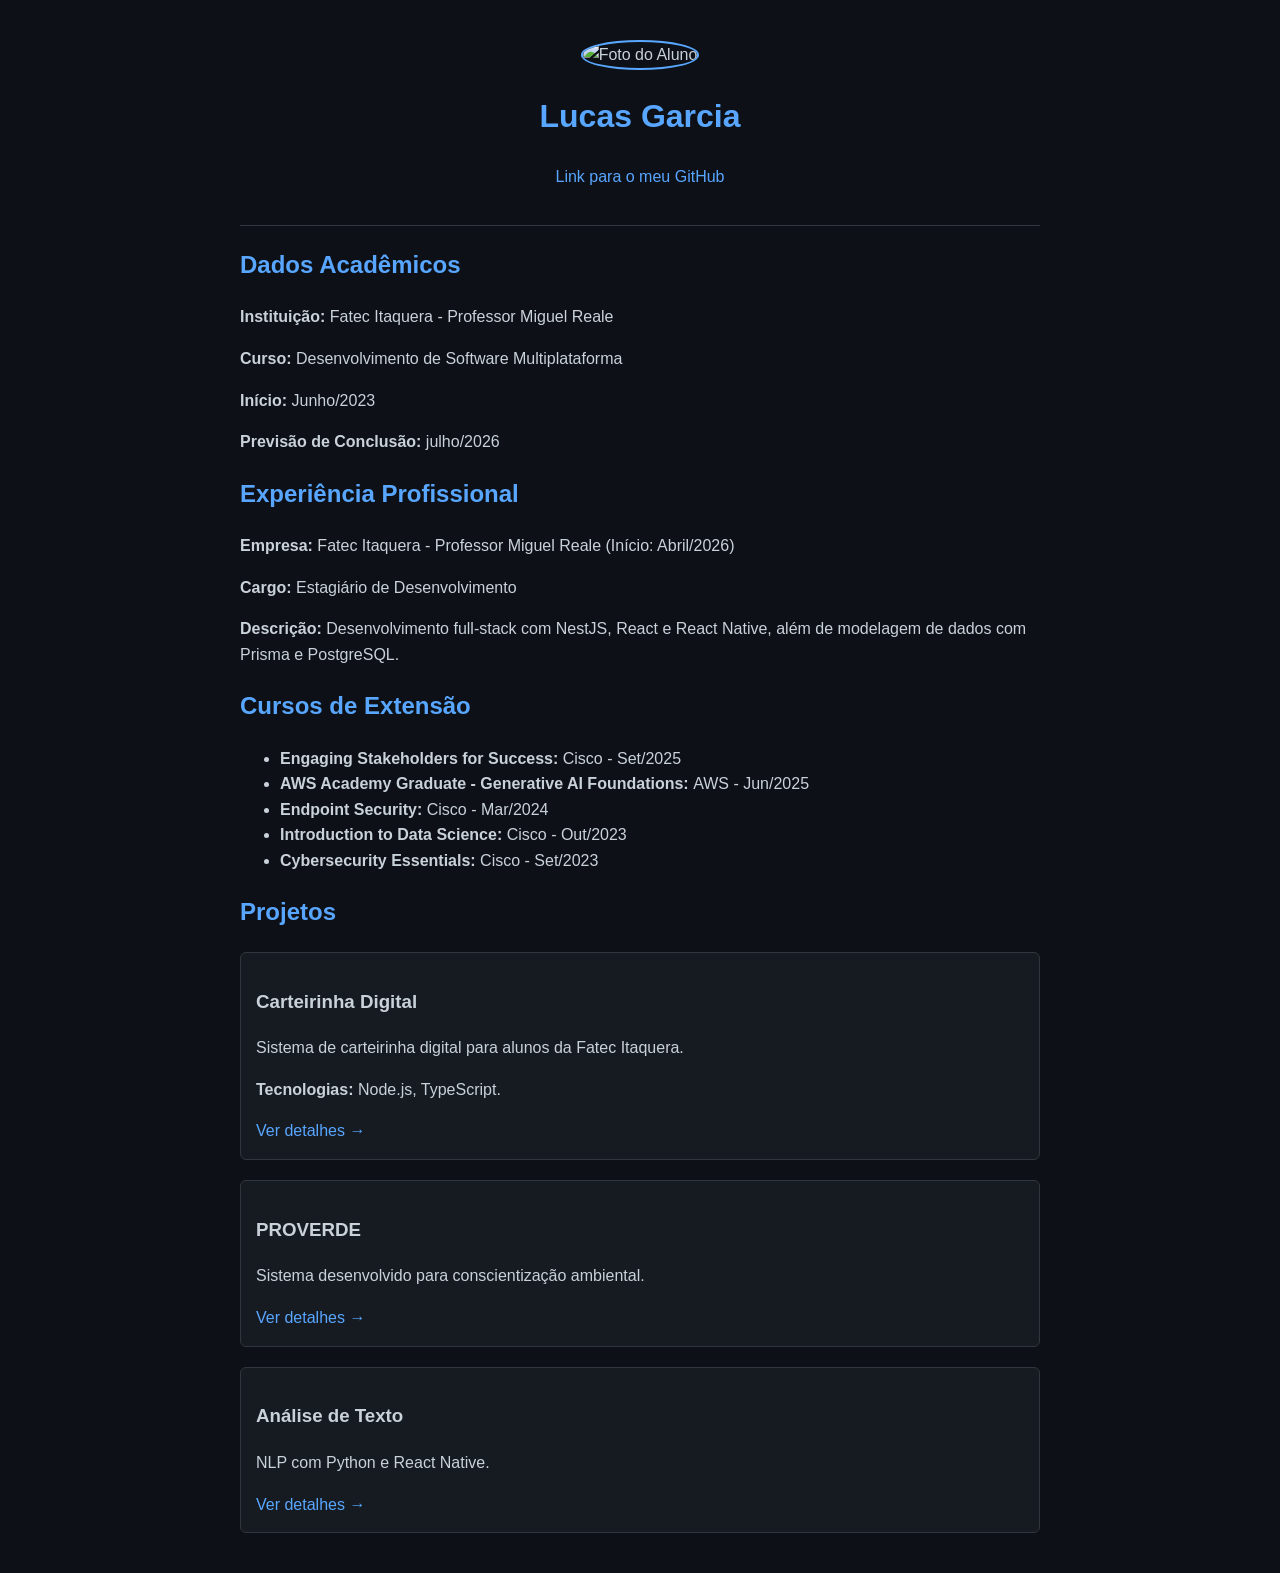
==== index.html @ a5bf2cb7 "Add Proverde project page, styles, and images" ====
<!DOCTYPE html>
<html lang="pt-br">
<head>
    <meta charset="UTF-8">
    <meta name="viewport" content="width=device-width, initial-scale=1.0">
    <title>Portfólio LDM - Lucas</title>

    <!-- LINK DO CSS -->
    <link rel="stylesheet" href="css/style.css">
</head>
<body>
    <div class="container">
        <header>
            <img src="https://github.com/LuscaGS.png" alt="Foto do Aluno" class="profile-img">
            <h1>Lucas Garcia</h1>
            <p><a href="https://github.com/LuscaGS" target="_blank">Link para o meu GitHub</a></p>
        </header>

        <section>
            <h2>Dados Acadêmicos</h2>
            <p><strong>Instituição:</strong> Fatec Itaquera - Professor Miguel Reale </p>
            <p><strong>Curso:</strong> Desenvolvimento de Software Multiplataforma </p>
            <p><strong>Início:</strong> Junho/2023</p>
            <p><strong>Previsão de Conclusão:</strong> julho/2026</p>
        </section>

        <section>
            <h2>Experiência Profissional</h2>
            <p><strong>Empresa:</strong> Fatec Itaquera - Professor Miguel Reale (Início: Abril/2026)</p>
            <p><strong>Cargo:</strong> Estagiário de Desenvolvimento</p>
            <p><strong>Descrição:</strong> Desenvolvimento full-stack com NestJS, React e React Native, além de modelagem de dados com Prisma e PostgreSQL.</p>
        </section>

        <section>
            <h2>Cursos de Extensão</h2>
            <ul>
                <li><strong>Engaging Stakeholders for Success: </strong> Cisco - Set/2025</li>
                <li><strong>AWS Academy Graduate - Generative AI Foundations: </strong> AWS - Jun/2025</li>
                <li><strong>Endpoint Security: </strong> Cisco - Mar/2024</li>
                <li><strong>Introduction to Data Science: </strong> Cisco - Out/2023</li>
                <li><strong>Cybersecurity Essentials: </strong> Cisco - Set/2023</li>
            </ul>
        </section>

        <section>
            <h2>Projetos</h2>
            <div class="card-container">
                <div class="card">
                    <h3>Carteirinha Digital</h3>
                    <p>Sistema de carteirinha digital para alunos da Fatec Itaquera.</p>
                    <p><strong>Tecnologias:</strong> Node.js, TypeScript.</p>
                    <a href="https://github.com/Carteirinha-Digital-Fatec-Itaquera">Ver detalhes →</a>
                </div>

                <div class="card">
                    <h3>PROVERDE</h3>
                    <p>Sistema desenvolvido para conscientização ambiental.</p>
                    <a href="proverde.html">Ver detalhes →</a>
                </div>

                <div class="card">
                    <h3>Análise de Texto</h3>
                    <p>NLP com Python e React Native.</p>
                    <a href="#">Ver detalhes →</a>
                </div>
            </div>
        </section>
    </div>
</body>
</html>
---- css/style.css ----
/* IDENTIDADE VISUAL (Requisito 1 e 10) */
body {
    background-color: #0d1117; /* Dark mode inspirado no GitHub */
    color: #c9d1d9;
    font-family: -apple-system, BlinkMacSystemFont, "Segoe UI", Helvetica, Arial, sans-serif;
    line-height: 1.6;
    margin: 0;
    padding: 40px;
}

.container { 
    max-width: 800px; 
    margin: auto; 
}

header { 
    text-align: center; 
    border-bottom: 1px solid #30363d; 
    padding-bottom: 20px; 
}

.profile-img { 
    width: 150px; 
    border-radius: 50%; 
    border: 2px solid #58a6ff; 
}

h1, h2 { 
    color: #58a6ff; 
}

.card-container { 
    display: grid; 
    grid-template-columns: 1fr; 
    gap: 20px; 
    margin-top: 20px; 
}

.card { 
    background: #161b22; 
    border: 1px solid #30363d; 
    padding: 15px; 
    border-radius: 6px;
    transition: 0.3s;
}

.card:hover { 
    border-color: #8b949e; 
}

a { 
    color: #58a6ff; 
    text-decoration: none; 
}

a:hover { 
    text-decoration: underline; 
}

.actions {
    display: flex;
    justify-content: center;
    gap: 15px;
    margin-top: 30px;
}

.btn {
    background-color: #58a6ff;
    color: white;
    padding: 10px 15px;
    border-radius: 6px;
    border: 1px solid #000000;
    text-decoration: none;
    transition: 0.3s;
}

.btn:hover {
    background-color: #000000;
}
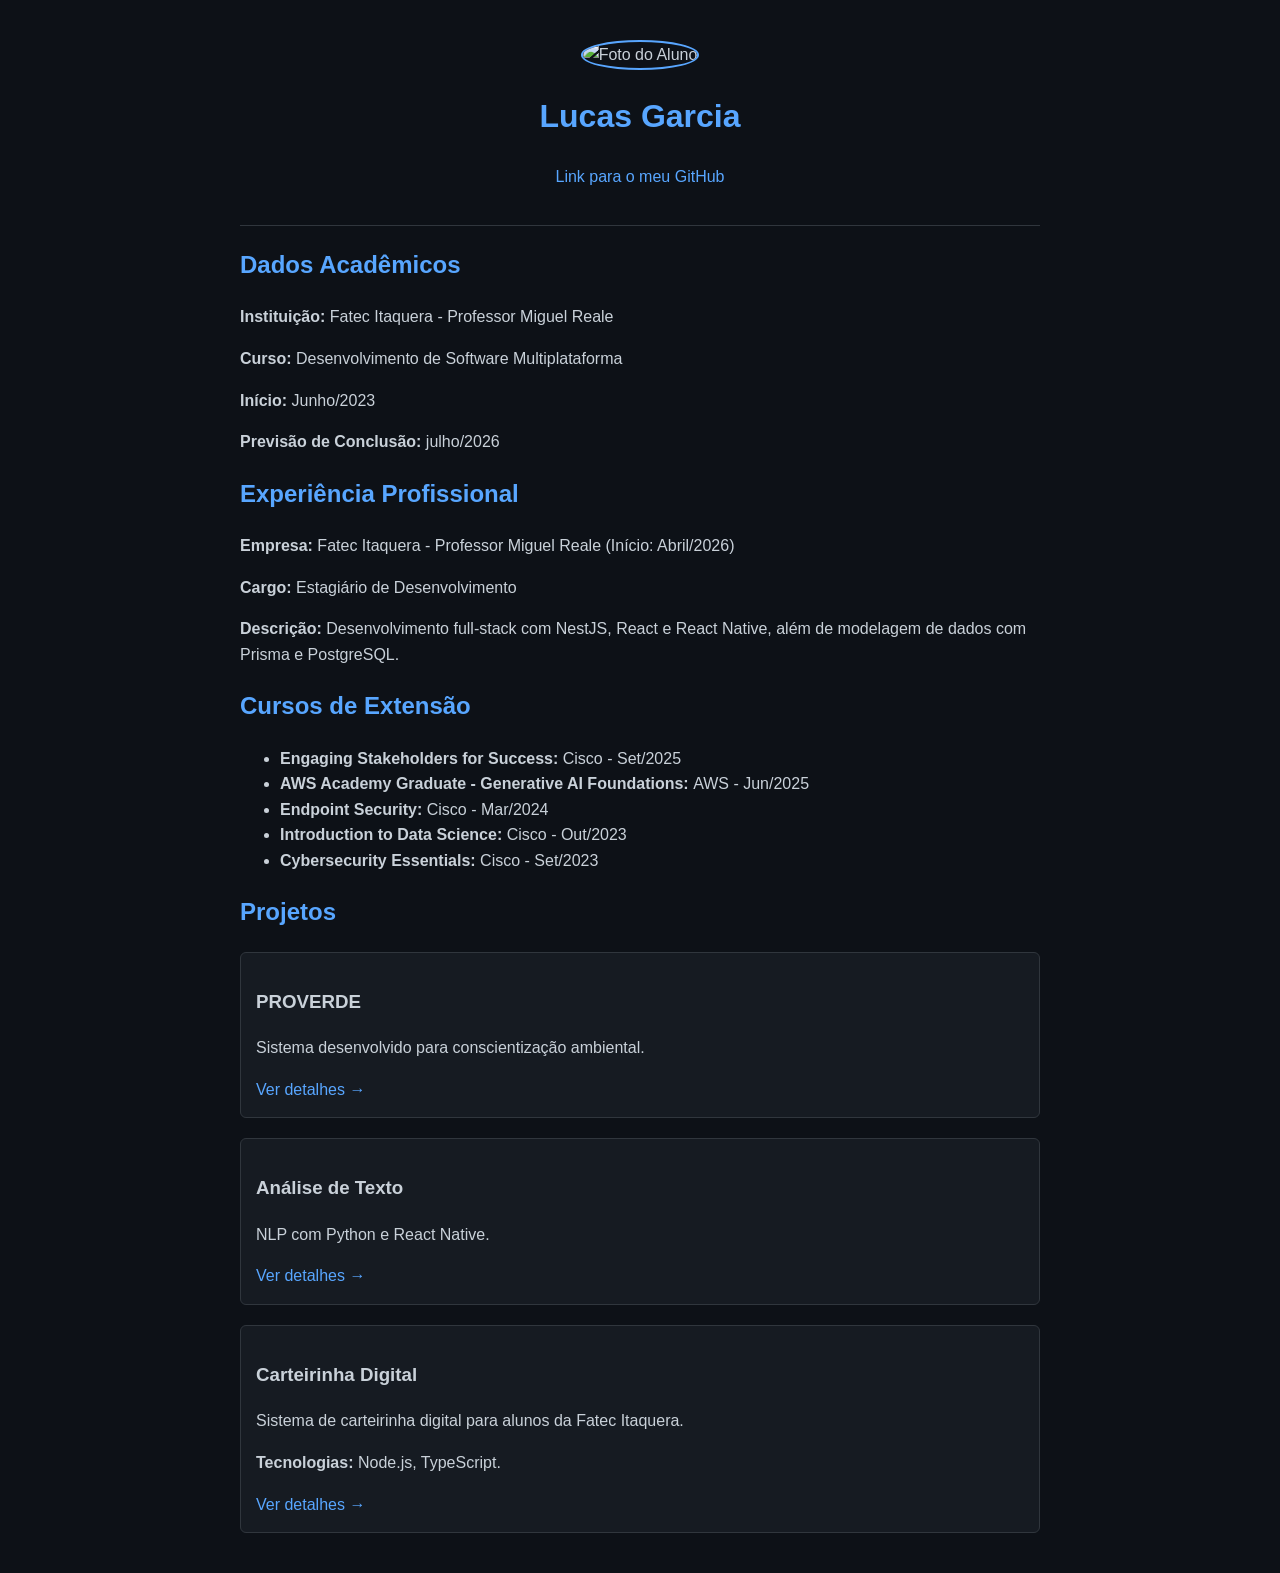
==== commit 7b8f28b5: "Fix HTML formatting and structure" ====
--- a/index.html
+++ b/index.html
@@ -45,13 +45,7 @@
         <section>
             <h2>Projetos</h2>
             <div class="card-container">
-                <div class="card">
-                    <h3>Carteirinha Digital</h3>
-                    <p>Sistema de carteirinha digital para alunos da Fatec Itaquera.</p>
-                    <p><strong>Tecnologias:</strong> Node.js, TypeScript.</p>
-                    <a href="https://github.com/Carteirinha-Digital-Fatec-Itaquera">Ver detalhes →</a>
-                </div>
-
+                
                 <div class="card">
                     <h3>PROVERDE</h3>
                     <p>Sistema desenvolvido para conscientização ambiental.</p>
@@ -63,8 +57,16 @@
                     <p>NLP com Python e React Native.</p>
                     <a href="#">Ver detalhes →</a>
                 </div>
+
+                <div class="card">
+                    <h3>Carteirinha Digital</h3>
+                    <p>Sistema de carteirinha digital para alunos da Fatec Itaquera.</p>
+                    <p><strong>Tecnologias:</strong> Node.js, TypeScript.</p>
+                    <a href="https://github.com/Carteirinha-Digital-Fatec-Itaquera">Ver detalhes →</a>
+                </div>
+                
             </div>
         </section>
     </div>
 </body>
-</html>+</html>
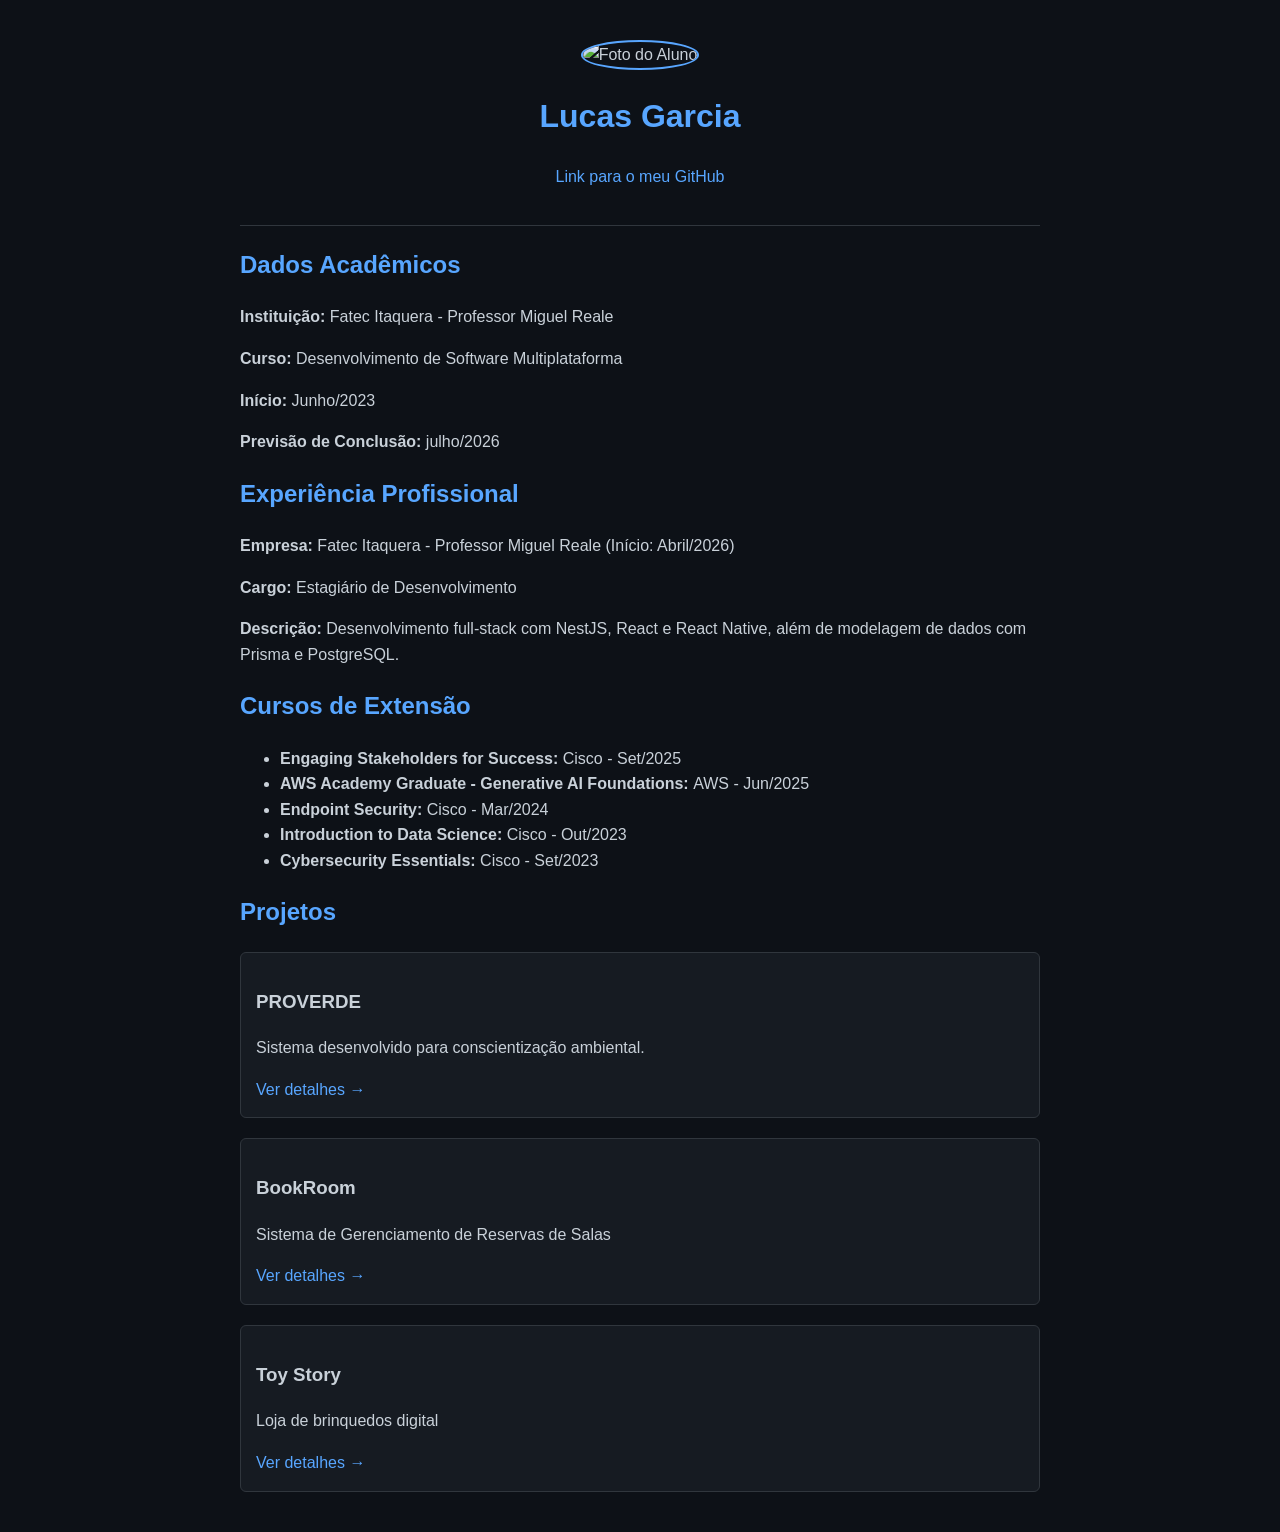
==== commit 1440e699: "feat: atualizações no projeto" ====
--- a/index.html
+++ b/index.html
@@ -53,16 +53,15 @@
                 </div>
 
                 <div class="card">
-                    <h3>Análise de Texto</h3>
-                    <p>NLP com Python e React Native.</p>
-                    <a href="#">Ver detalhes →</a>
+                    <h3>BookRoom</h3>
+                    <p>Sistema de Gerenciamento de Reservas de Salas</p>
+                    <a href="bookroom.html">Ver detalhes →</a>
                 </div>
 
                 <div class="card">
-                    <h3>Carteirinha Digital</h3>
-                    <p>Sistema de carteirinha digital para alunos da Fatec Itaquera.</p>
-                    <p><strong>Tecnologias:</strong> Node.js, TypeScript.</p>
-                    <a href="https://github.com/Carteirinha-Digital-Fatec-Itaquera">Ver detalhes →</a>
+                    <h3>Toy Story</h3>
+                    <p>Loja de brinquedos digital</p>
+                    <a href="lojabrinquedo.html">Ver detalhes →</a>
                 </div>
                 
             </div>
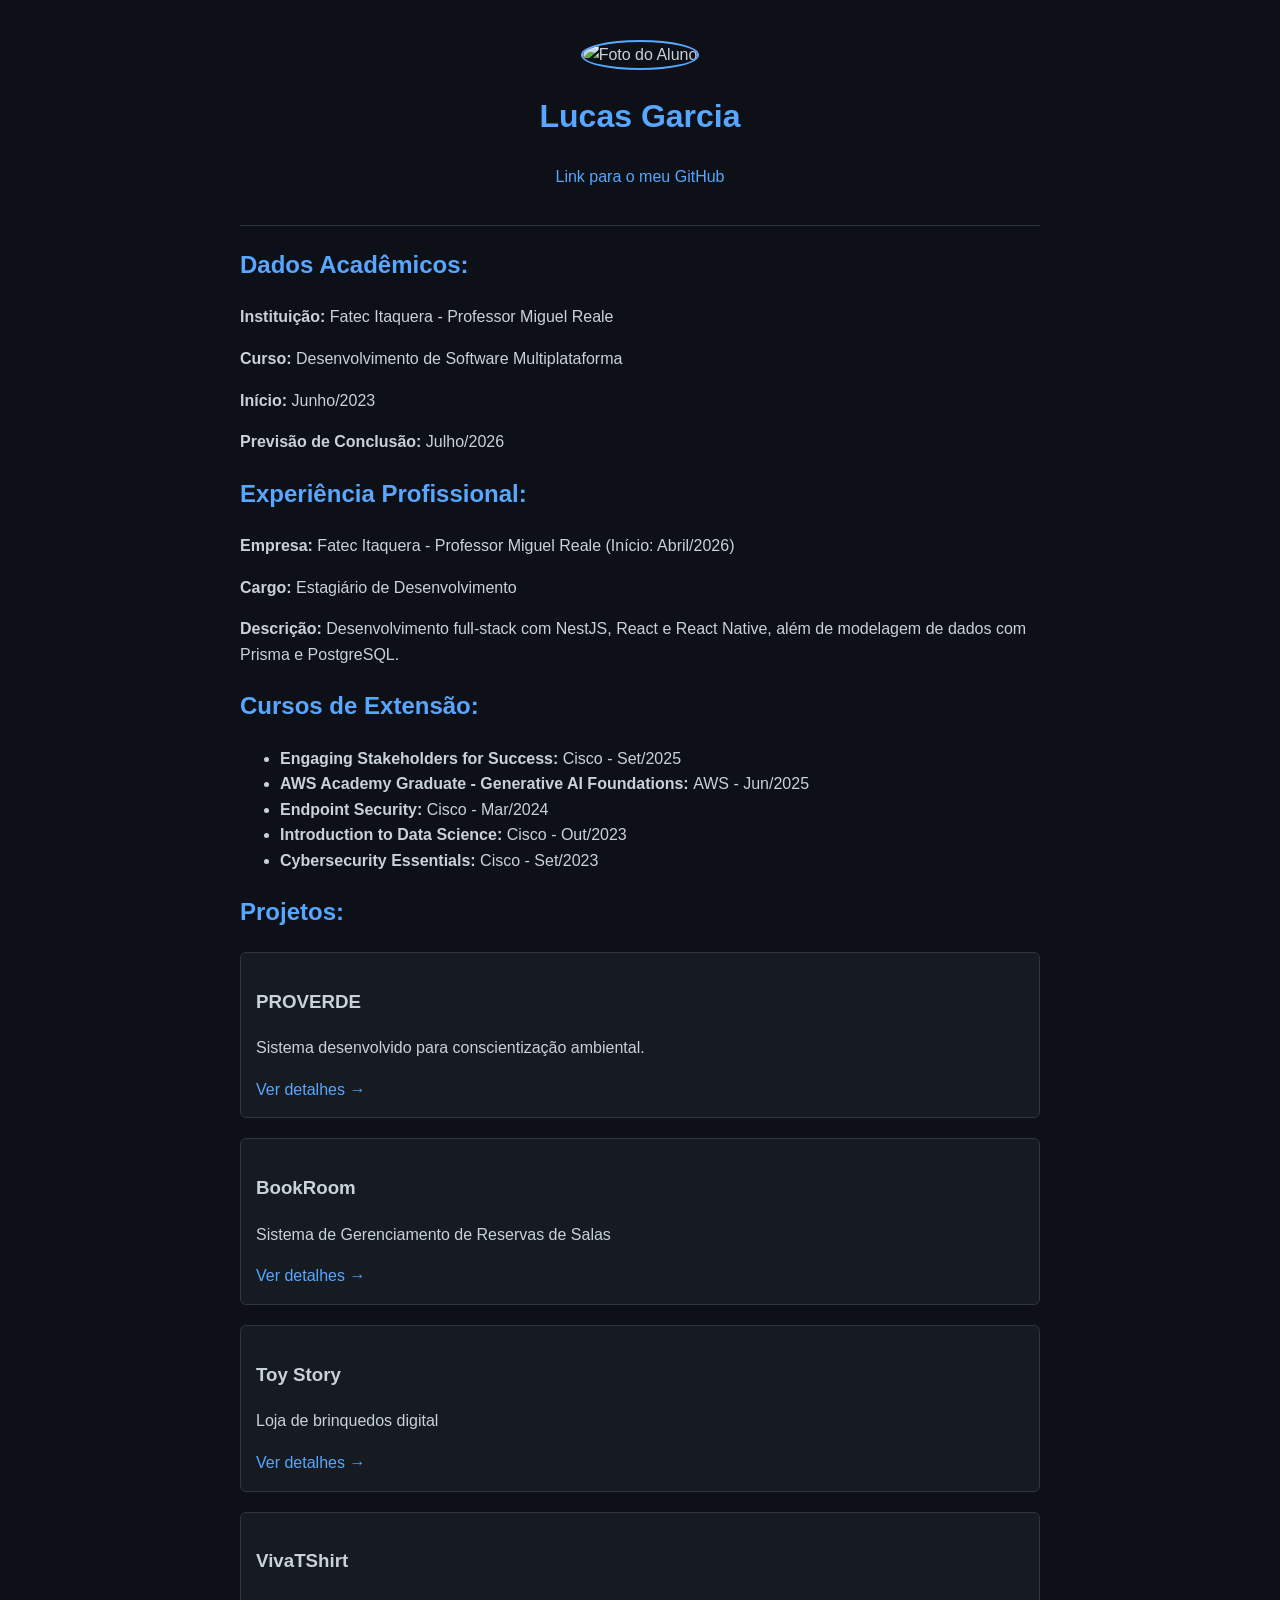
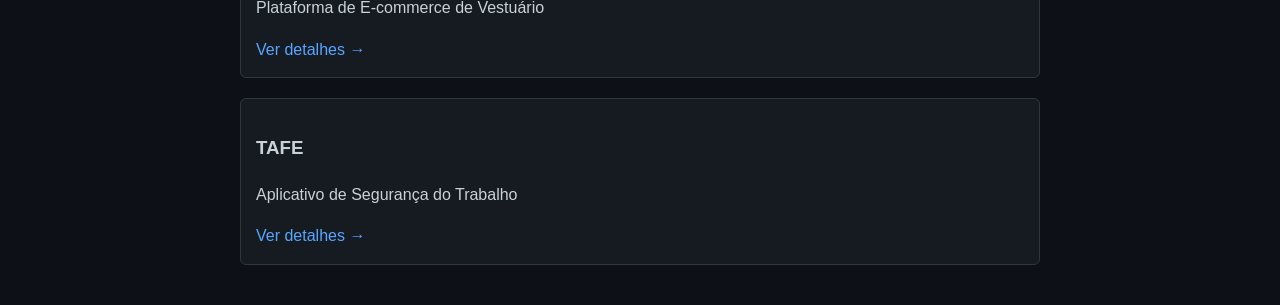
==== commit 05baa8b4: "Adiciona páginas TAFE e VivaTShirt com imagens e atualiza index" ====
--- a/index.html
+++ b/index.html
@@ -3,7 +3,7 @@
 <head>
     <meta charset="UTF-8">
     <meta name="viewport" content="width=device-width, initial-scale=1.0">
-    <title>Portfólio LDM - Lucas</title>
+    <title>Portfólio DSM - Lucas</title>
 
     <!-- LINK DO CSS -->
     <link rel="stylesheet" href="css/style.css">
@@ -17,22 +17,22 @@
         </header>
 
         <section>
-            <h2>Dados Acadêmicos</h2>
+            <h2>Dados Acadêmicos:</h2>
             <p><strong>Instituição:</strong> Fatec Itaquera - Professor Miguel Reale </p>
             <p><strong>Curso:</strong> Desenvolvimento de Software Multiplataforma </p>
             <p><strong>Início:</strong> Junho/2023</p>
-            <p><strong>Previsão de Conclusão:</strong> julho/2026</p>
+            <p><strong>Previsão de Conclusão:</strong> Julho/2026</p>
         </section>
 
         <section>
-            <h2>Experiência Profissional</h2>
+            <h2>Experiência Profissional:</h2>
             <p><strong>Empresa:</strong> Fatec Itaquera - Professor Miguel Reale (Início: Abril/2026)</p>
             <p><strong>Cargo:</strong> Estagiário de Desenvolvimento</p>
             <p><strong>Descrição:</strong> Desenvolvimento full-stack com NestJS, React e React Native, além de modelagem de dados com Prisma e PostgreSQL.</p>
         </section>
 
         <section>
-            <h2>Cursos de Extensão</h2>
+            <h2>Cursos de Extensão:</h2>
             <ul>
                 <li><strong>Engaging Stakeholders for Success: </strong> Cisco - Set/2025</li>
                 <li><strong>AWS Academy Graduate - Generative AI Foundations: </strong> AWS - Jun/2025</li>
@@ -43,7 +43,7 @@
         </section>
 
         <section>
-            <h2>Projetos</h2>
+            <h2>Projetos:</h2>
             <div class="card-container">
                 
                 <div class="card">
@@ -63,7 +63,18 @@
                     <p>Loja de brinquedos digital</p>
                     <a href="lojabrinquedo.html">Ver detalhes →</a>
                 </div>
+
+                <div class="card">
+                    <h3>VivaTShirt</h3>
+                    <p>Plataforma de E-commerce de Vestuário</p>
+                    <a href="vivatshirt.html">Ver detalhes →</a>
+                </div>
                 
+                <div class="card">
+                    <h3>TAFE</h3>
+                    <p>Aplicativo de Segurança do Trabalho</p>
+                    <a href="tafe.html">Ver detalhes →</a>
+                </div>
             </div>
         </section>
     </div>
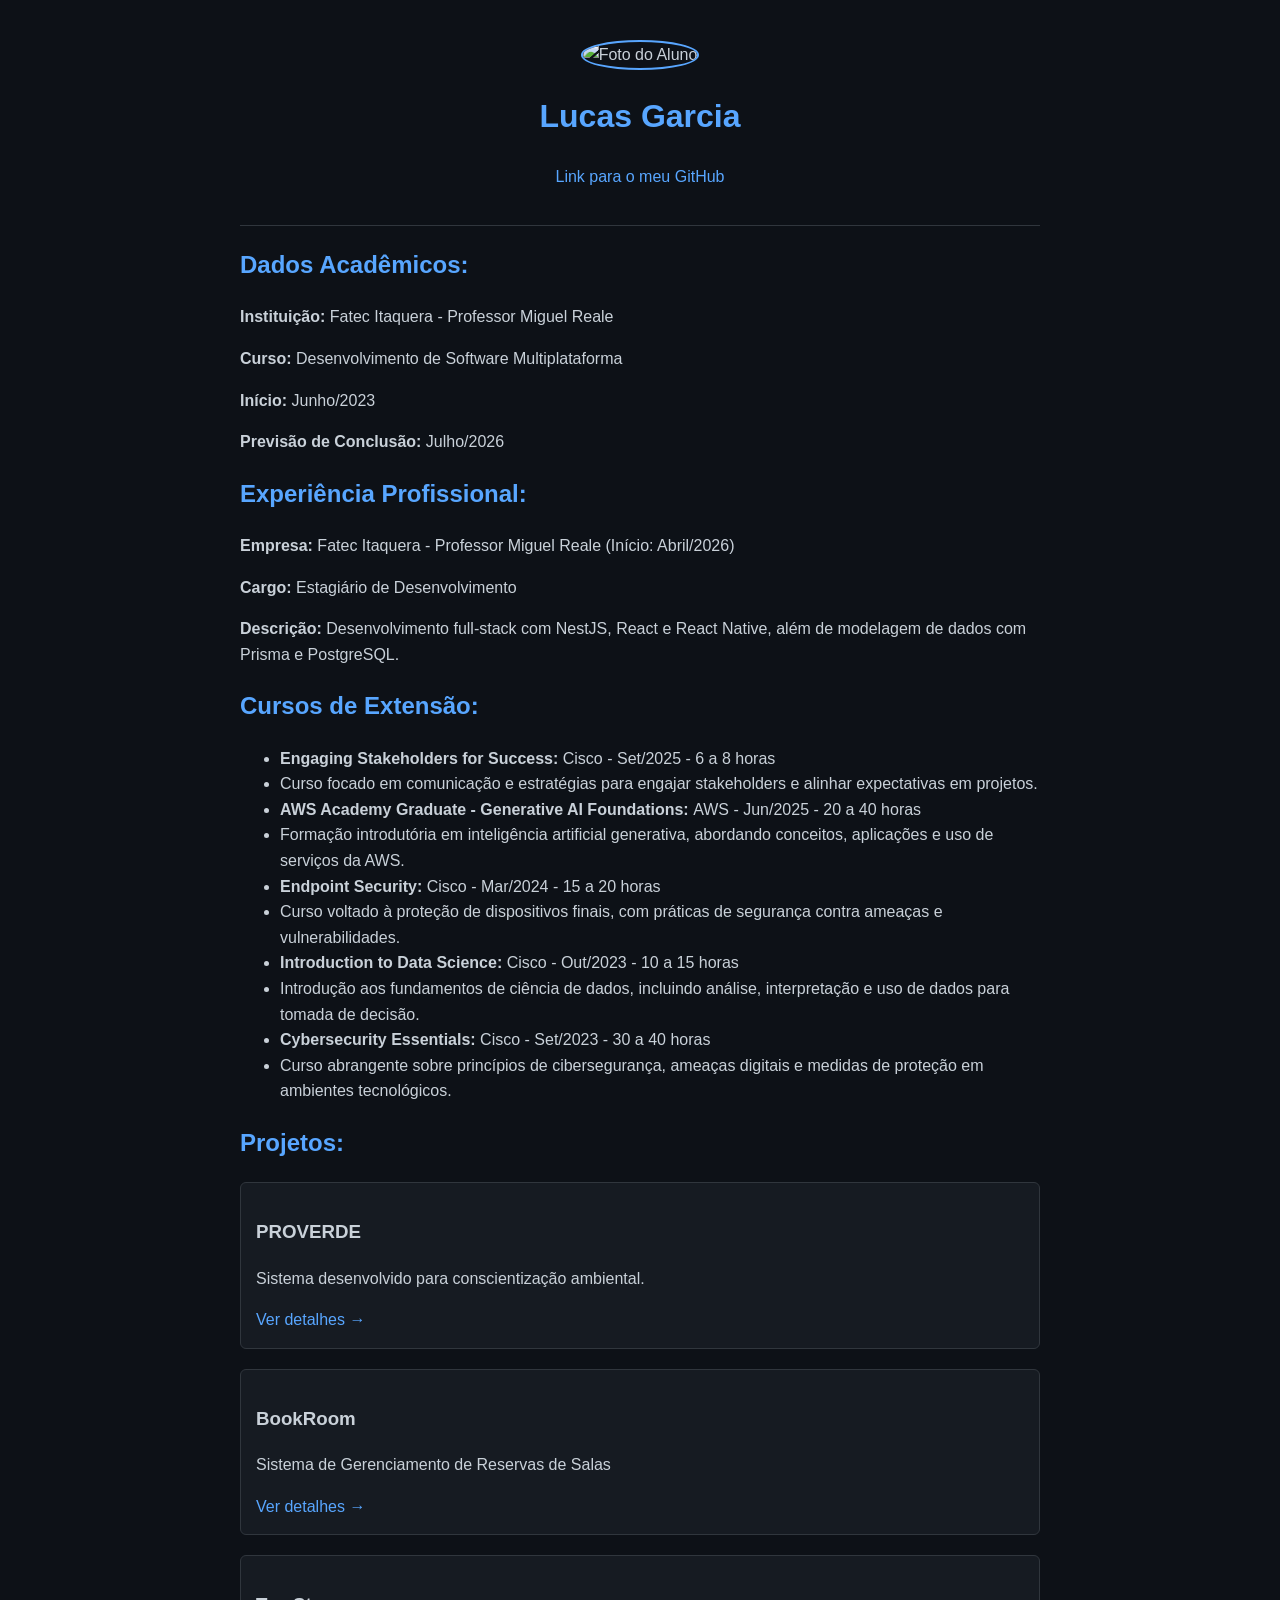
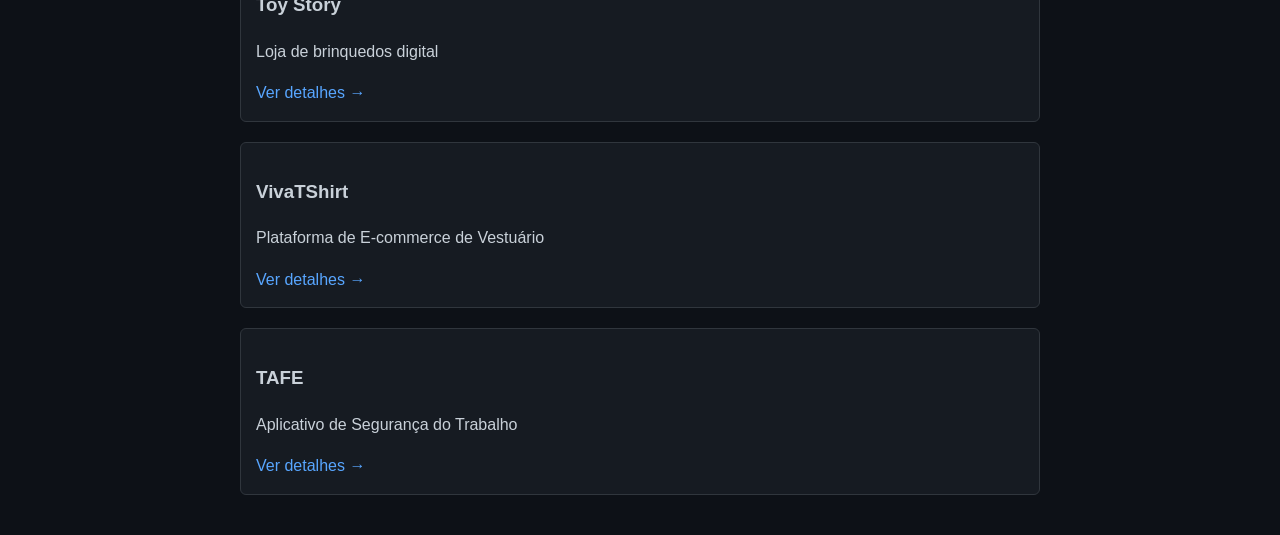
==== commit bf459786: "Enhance extension courses section with details Added descriptions and duration for extension courses" ====
--- a/index.html
+++ b/index.html
@@ -34,11 +34,16 @@
         <section>
             <h2>Cursos de Extensão:</h2>
             <ul>
-                <li><strong>Engaging Stakeholders for Success: </strong> Cisco - Set/2025</li>
-                <li><strong>AWS Academy Graduate - Generative AI Foundations: </strong> AWS - Jun/2025</li>
-                <li><strong>Endpoint Security: </strong> Cisco - Mar/2024</li>
-                <li><strong>Introduction to Data Science: </strong> Cisco - Out/2023</li>
-                <li><strong>Cybersecurity Essentials: </strong> Cisco - Set/2023</li>
+                <li><strong>Engaging Stakeholders for Success: </strong> Cisco - Set/2025 - 6 a 8 horas</li>
+                <li>Curso focado em comunicação e estratégias para engajar stakeholders e alinhar expectativas em projetos.</li>
+                <li><strong>AWS Academy Graduate - Generative AI Foundations: </strong> AWS - Jun/2025 - 20 a 40 horas</li>
+                <li>Formação introdutória em inteligência artificial generativa, abordando conceitos, aplicações e uso de serviços da AWS.</li>
+                <li><strong>Endpoint Security: </strong> Cisco - Mar/2024 - 15 a 20 horas</li>
+                <li>Curso voltado à proteção de dispositivos finais, com práticas de segurança contra ameaças e vulnerabilidades.</li>
+                <li><strong>Introduction to Data Science: </strong> Cisco - Out/2023 - 10 a 15 horas</li>
+                <li>Introdução aos fundamentos de ciência de dados, incluindo análise, interpretação e uso de dados para tomada de decisão.</li>
+                <li><strong>Cybersecurity Essentials: </strong> Cisco - Set/2023 - 30 a 40 horas</li>
+                <li>Curso abrangente sobre princípios de cibersegurança, ameaças digitais e medidas de proteção em ambientes tecnológicos.</li>
             </ul>
         </section>
 
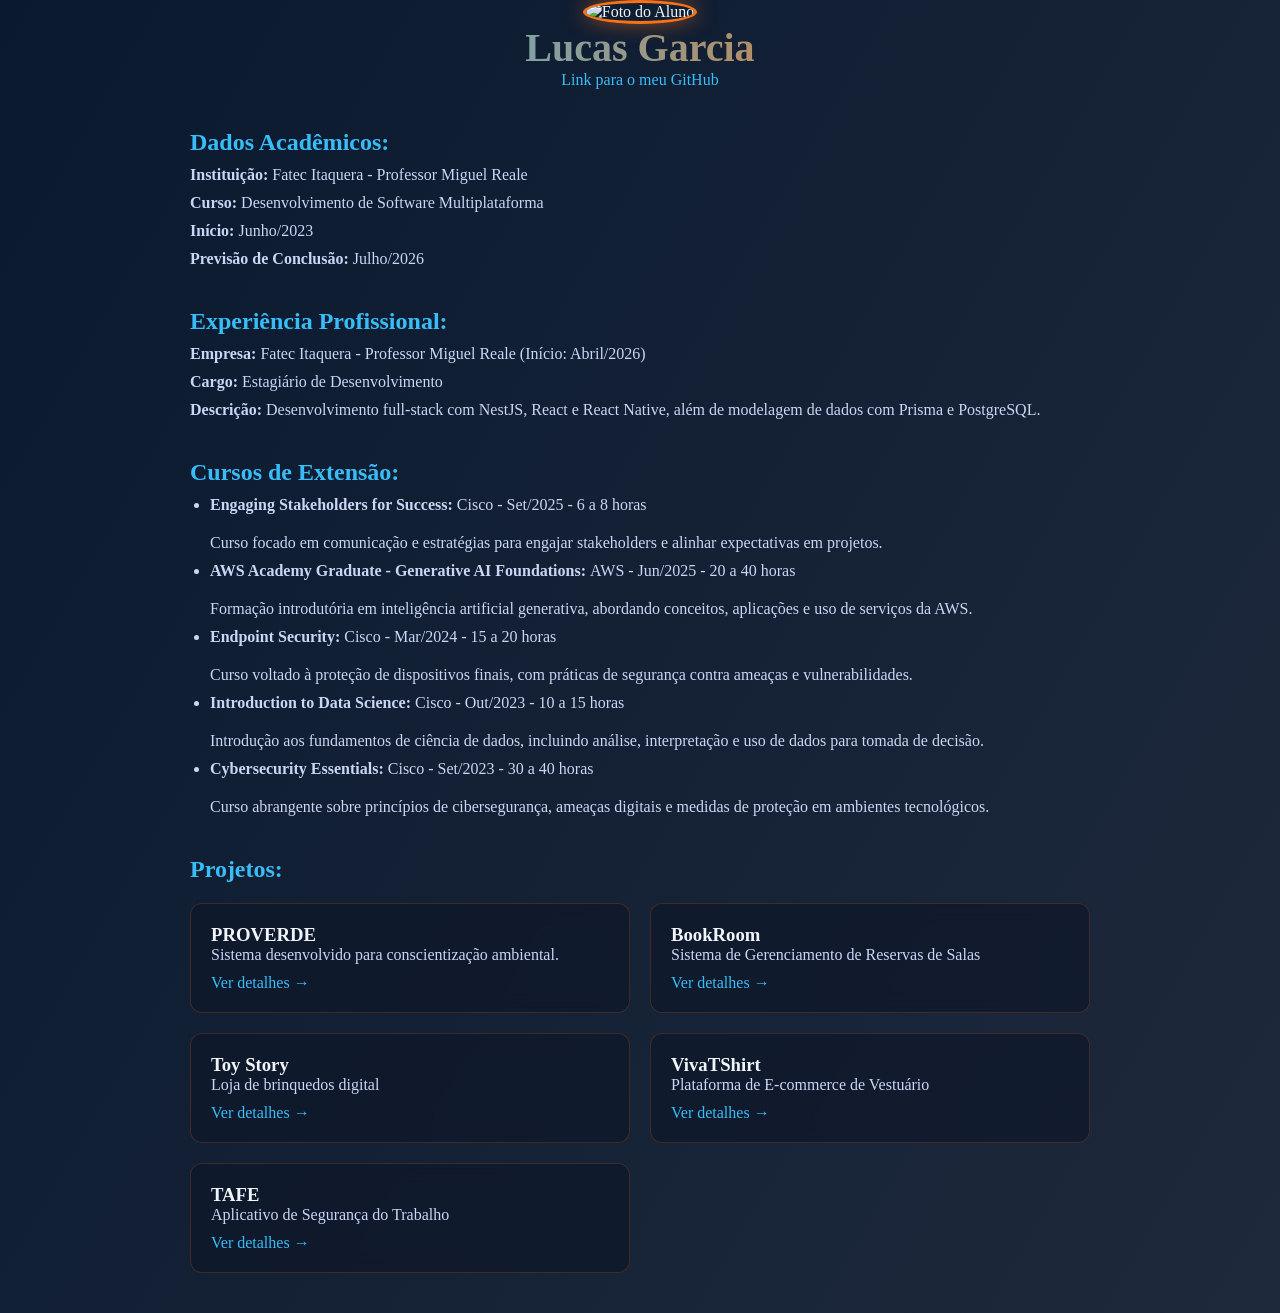
==== commit 61c1d485: "Alteração estilo css" ====
--- a/index.html
+++ b/index.html
@@ -35,15 +35,15 @@
             <h2>Cursos de Extensão:</h2>
             <ul>
                 <li><strong>Engaging Stakeholders for Success: </strong> Cisco - Set/2025 - 6 a 8 horas</li>
-                <li>Curso focado em comunicação e estratégias para engajar stakeholders e alinhar expectativas em projetos.</li>
+                <p>Curso focado em comunicação e estratégias para engajar stakeholders e alinhar expectativas em projetos.</p>
                 <li><strong>AWS Academy Graduate - Generative AI Foundations: </strong> AWS - Jun/2025 - 20 a 40 horas</li>
-                <li>Formação introdutória em inteligência artificial generativa, abordando conceitos, aplicações e uso de serviços da AWS.</li>
+                <p>Formação introdutória em inteligência artificial generativa, abordando conceitos, aplicações e uso de serviços da AWS.</p>
                 <li><strong>Endpoint Security: </strong> Cisco - Mar/2024 - 15 a 20 horas</li>
-                <li>Curso voltado à proteção de dispositivos finais, com práticas de segurança contra ameaças e vulnerabilidades.</li>
+                <p>Curso voltado à proteção de dispositivos finais, com práticas de segurança contra ameaças e vulnerabilidades.</p>
                 <li><strong>Introduction to Data Science: </strong> Cisco - Out/2023 - 10 a 15 horas</li>
-                <li>Introdução aos fundamentos de ciência de dados, incluindo análise, interpretação e uso de dados para tomada de decisão.</li>
+                <p>Introdução aos fundamentos de ciência de dados, incluindo análise, interpretação e uso de dados para tomada de decisão.</p>
                 <li><strong>Cybersecurity Essentials: </strong> Cisco - Set/2023 - 30 a 40 horas</li>
-                <li>Curso abrangente sobre princípios de cibersegurança, ameaças digitais e medidas de proteção em ambientes tecnológicos.</li>
+                <p>Curso abrangente sobre princípios de cibersegurança, ameaças digitais e medidas de proteção em ambientes tecnológicos.</p>
             </ul>
         </section>
 
--- a/css/style.css
+++ b/css/style.css
@@ -1,62 +1,87 @@
-/* IDENTIDADE VISUAL (Requisito 1 e 10) */
-body {
-    background-color: #0d1117; /* Dark mode inspirado no GitHub */
-    color: #c9d1d9;
-    font-family: -apple-system, BlinkMacSystemFont, "Segoe UI", Helvetica, Arial, sans-serif;
-    line-height: 1.6;
+/* RESET BASE */
+* {
     margin: 0;
-    padding: 40px;
+    padding: 0;
+    box-sizing: border-box;
 }
 
-.container { 
-    max-width: 800px; 
-    margin: auto; 
+/* FUNDO COM GRADIENTE AZUL PROFUNDO */
+body {
+    background: linear-gradient(120deg, #0a192f, #1e293b, #f97316);
+    background-size: 200% 200%;
+    color: #f1f5f9;
 }
 
-header { 
-    text-align: center; 
-    border-bottom: 1px solid #30363d; 
-    padding-bottom: 20px; 
+/* CONTAINER */
+.container {
+    max-width: 900px;
+    margin: auto;
 }
 
-.profile-img { 
-    width: 150px; 
-    border-radius: 50%; 
-    border: 2px solid #58a6ff; 
+/* HEADER */
+header {
+    text-align: center;
+    margin-bottom: 40px;
 }
 
-h1, h2 { 
-    color: #58a6ff; 
+/* FOTO COM GLOW LARANJA */
+.profile-img {
+    width: 150px;
+    border-radius: 50%;
+    border: 3px solid #f97316;
+    box-shadow: 0 0 20px rgba(249, 115, 22, 0.5);
 }
 
-.card-container { 
-    display: grid; 
-    grid-template-columns: 1fr; 
-    gap: 20px; 
-    margin-top: 20px; 
+/* TITULOS COM GRADIENTE */
+h1 {
+    font-size: 2.5rem;
+    background: linear-gradient(90deg, #38bdf8, #f97316);
+    -webkit-background-clip: text;
+    -webkit-text-fill-color: transparent;
 }
 
-.card { 
-    background: #161b22; 
-    border: 1px solid #30363d; 
-    padding: 15px; 
-    border-radius: 6px;
+h2 {
+    color: #38bdf8;
+    margin-bottom: 10px;
+}
+
+/* GRID DE CARDS */
+.card-container {
+    display: grid;
+    grid-template-columns: repeat(auto-fit, minmax(300px, 1fr));
+    gap: 20px;
+    margin-top: 20px;
+}
+
+/* CARD MODERNO */
+.card {
+    background: rgba(15, 23, 42, 0.7);
+    border: 1px solid rgba(249, 115, 22, 0.2);
+    padding: 20px;
+    border-radius: 12px;
+    backdrop-filter: blur(10px);
     transition: 0.3s;
 }
 
-.card:hover { 
-    border-color: #8b949e; 
+/* HOVER COM GLOW LARANJA */
+.card:hover {
+    transform: translateY(-5px);
+    border-color: #f97316;
+    box-shadow: 0 0 15px rgba(249, 115, 22, 0.4);
 }
 
-a { 
-    color: #58a6ff; 
-    text-decoration: none; 
+/* LINKS */
+a {
+    color: #38bdf8;
+    text-decoration: none;
 }
 
-a:hover { 
-    text-decoration: underline; 
+a:hover {
+    color: #f97316;
+    text-decoration: underline;
 }
 
+/* BOTÕES */
 .actions {
     display: flex;
     justify-content: center;
@@ -65,15 +90,42 @@
 }
 
 .btn {
-    background-color: #58a6ff;
-    color: white;
-    padding: 10px 15px;
-    border-radius: 6px;
-    border: 1px solid #000000;
-    text-decoration: none;
+    background: linear-gradient(90deg, #38bdf8, #f97316);
+    color: #020617;
+    padding: 12px 18px;
+    border-radius: 8px;
+    font-weight: bold;
+    border: none;
     transition: 0.3s;
 }
 
+/* HOVER BOTÃO */
 .btn:hover {
-    background-color: #000000;
+    transform: scale(1.05);
+    box-shadow: 0 0 12px rgba(249, 115, 22, 0.6);
+}
+
+/* ESPAÇAMENTO ENTRE SEÇÕES */
+section {
+    margin-bottom: 40px;
+}
+
+/* TEXTOS */
+p {
+    margin-bottom: 10px;
+    color: #cbd5f5;
+}
+
+ul {
+    margin-top: 10px;
+    padding-left: 20px;
+}
+
+li {
+    margin-bottom: 8px;
+    color: #cbd5f5;
+}
+
+li {
+    margin-bottom: 20px;
 }
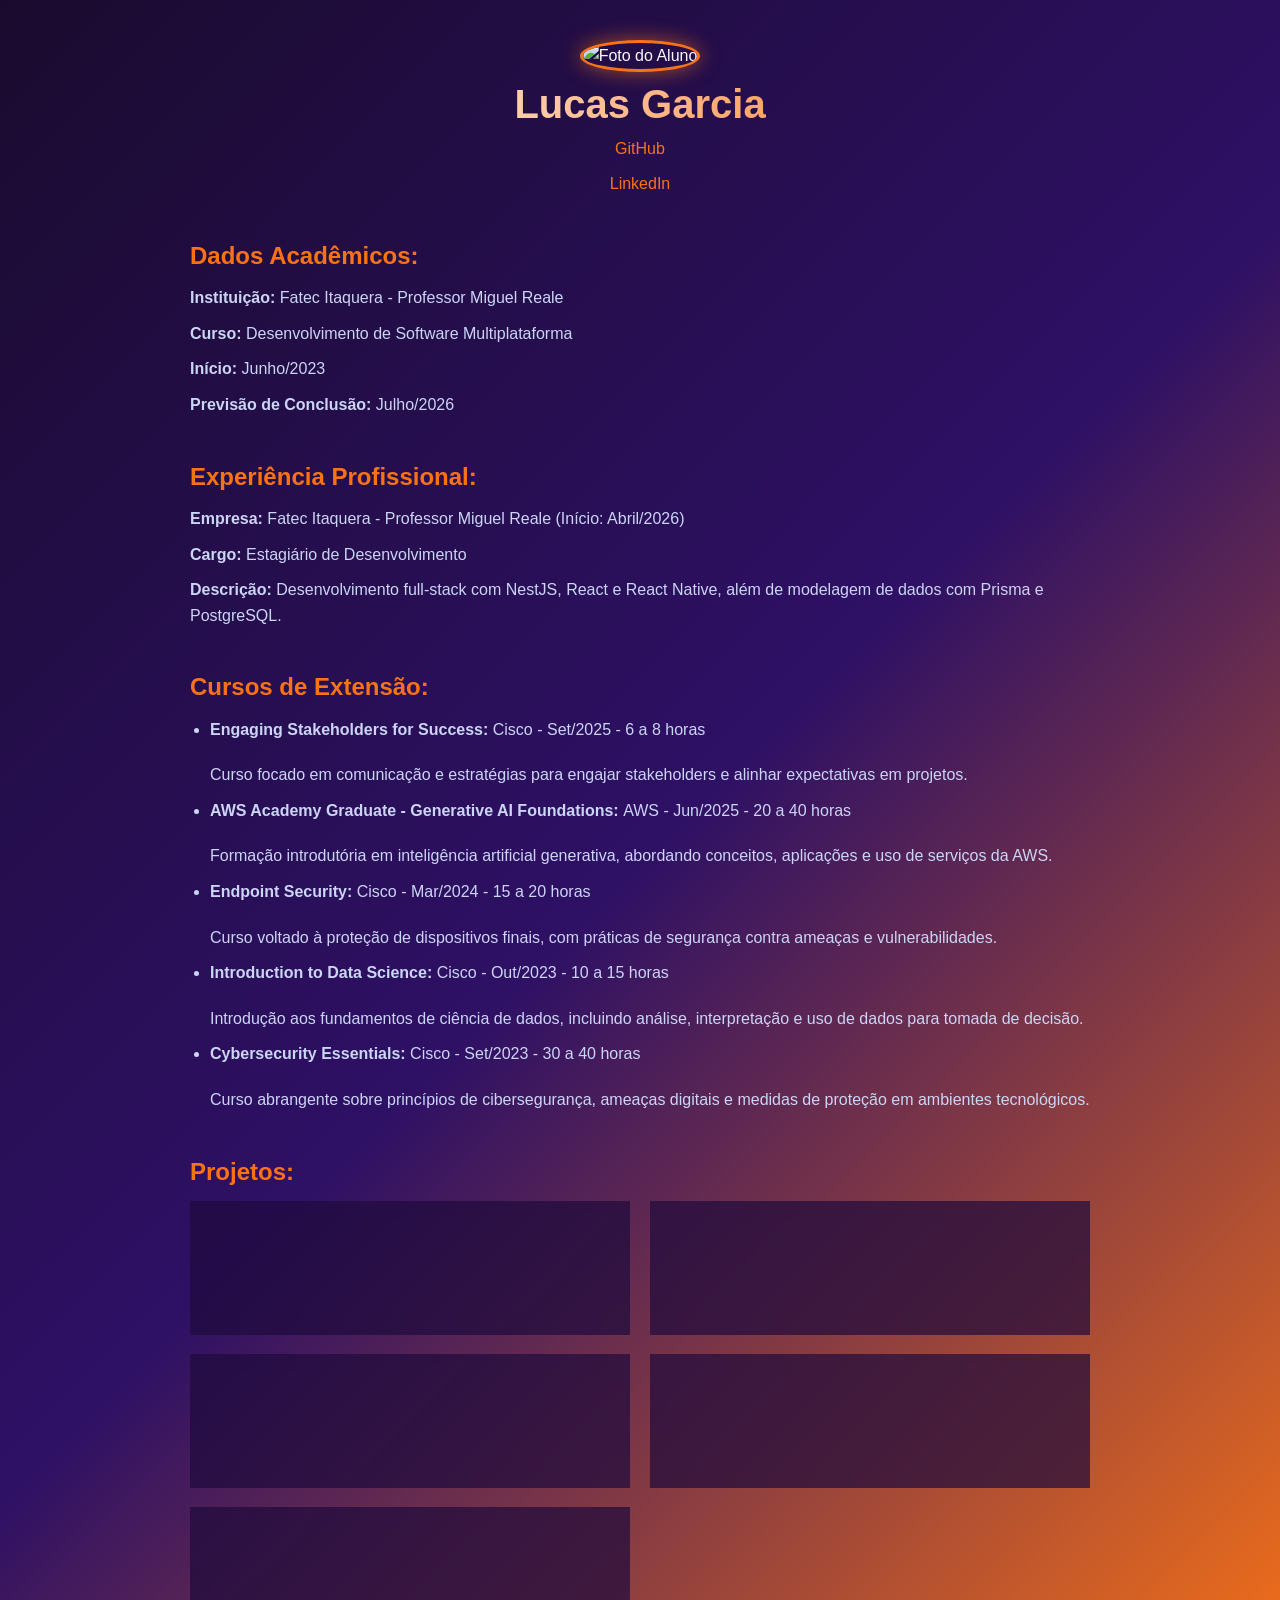
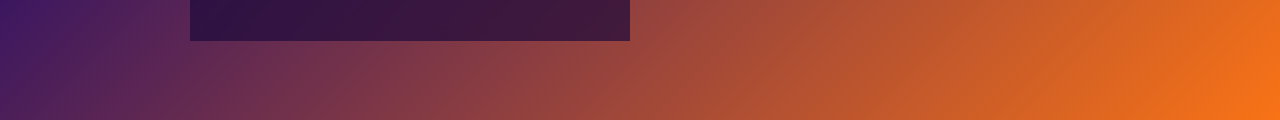
==== commit 179f320c: "feat: atualiza páginas do portfólio e estilos gerais" ====
--- a/index.html
+++ b/index.html
@@ -13,7 +13,8 @@
         <header>
             <img src="https://github.com/LuscaGS.png" alt="Foto do Aluno" class="profile-img">
             <h1>Lucas Garcia</h1>
-            <p><a href="https://github.com/LuscaGS" target="_blank">Link para o meu GitHub</a></p>
+            <p><a href="https://github.com/LuscaGS" target="_blank">GitHub</a></p>
+            <p><a href="https://www.linkedin.com/in/lucas-garcia-lima/" target="_blank">LinkedIn</a></p>
         </header>
 
         <section>
--- a/css/style.css
+++ b/css/style.css
@@ -1,15 +1,17 @@
-/* RESET BASE */
+/* RESET */
 * {
     margin: 0;
     padding: 0;
     box-sizing: border-box;
 }
 
-/* FUNDO COM GRADIENTE AZUL PROFUNDO */
+/* FUNDO */
 body {
-    background: linear-gradient(120deg, #0a192f, #1e293b, #f97316);
-    background-size: 200% 200%;
-    color: #f1f5f9;
+    background: linear-gradient(135deg, #1a0b2e, #2e1065, #f97316);
+    color: #f8fafc;
+    font-family: "Poppins", sans-serif;
+    line-height: 1.6;
+    padding: 40px;
 }
 
 /* CONTAINER */
@@ -24,61 +26,67 @@
     margin-bottom: 40px;
 }
 
-/* FOTO COM GLOW LARANJA */
+/* FOTO */
 .profile-img {
     width: 150px;
     border-radius: 50%;
     border: 3px solid #f97316;
-    box-shadow: 0 0 20px rgba(249, 115, 22, 0.5);
+    box-shadow: 0 0 20px rgba(249, 115, 22, 0.6);
 }
 
-/* TITULOS COM GRADIENTE */
+/* TITULO */
 h1 {
     font-size: 2.5rem;
-    background: linear-gradient(90deg, #38bdf8, #f97316);
+    background: linear-gradient(90deg, #ffffff, #f97316);
     -webkit-background-clip: text;
     -webkit-text-fill-color: transparent;
 }
 
 h2 {
-    color: #38bdf8;
+    color: #f97316;
     margin-bottom: 10px;
 }
 
-/* GRID DE CARDS */
+/* CARDS */
 .card-container {
     display: grid;
     grid-template-columns: repeat(auto-fit, minmax(300px, 1fr));
     gap: 20px;
-    margin-top: 20px;
 }
 
-/* CARD MODERNO */
+/* CARD */
 .card {
-    background: rgba(15, 23, 42, 0.7);
-    border: 1px solid rgba(249, 115, 22, 0.2);
+    background: rgba(30, 10, 60, 0.7);
+    border: 1px solid rgba(249, 115, 22, 0.3);
     padding: 20px;
     border-radius: 12px;
-    backdrop-filter: blur(10px);
+    backdrop-filter: blur(8px);
     transition: 0.3s;
 }
 
-/* HOVER COM GLOW LARANJA */
 .card:hover {
     transform: translateY(-5px);
-    border-color: #f97316;
-    box-shadow: 0 0 15px rgba(249, 115, 22, 0.4);
+    box-shadow: 0 0 15px rgba(249, 115, 22, 0.5);
+}
+
+/* TEXTOS */
+p {
+    margin-bottom: 10px;
+    color: #e2e8f0;
+}
+
+li {
+    margin-bottom: 8px;
 }
 
 /* LINKS */
 a {
-    color: #38bdf8;
+    color: #f97316;
     text-decoration: none;
 }
 
 a:hover {
-    color: #f97316;
-    text-decoration: underline;
+    color: #c084fc;
 }
 
 /* BOTÕES */
@@ -90,8 +98,8 @@
 }
 
 .btn {
-    background: linear-gradient(90deg, #38bdf8, #f97316);
-    color: #020617;
+    background: linear-gradient(90deg, #f97316, #a855f7);
+    color: #fff;
     padding: 12px 18px;
     border-radius: 8px;
     font-weight: bold;
@@ -99,17 +107,15 @@
     transition: 0.3s;
 }
 
-/* HOVER BOTÃO */
 .btn:hover {
     transform: scale(1.05);
-    box-shadow: 0 0 12px rgba(249, 115, 22, 0.6);
+    box-shadow: 0 0 12px rgba(249, 115, 22, 0.7);
 }
 
-/* ESPAÇAMENTO ENTRE SEÇÕES */
+/* ESPAÇO ENTRE SEÇÕES */
 section {
     margin-bottom: 40px;
 }
-
 /* TEXTOS */
 p {
     margin-bottom: 10px;
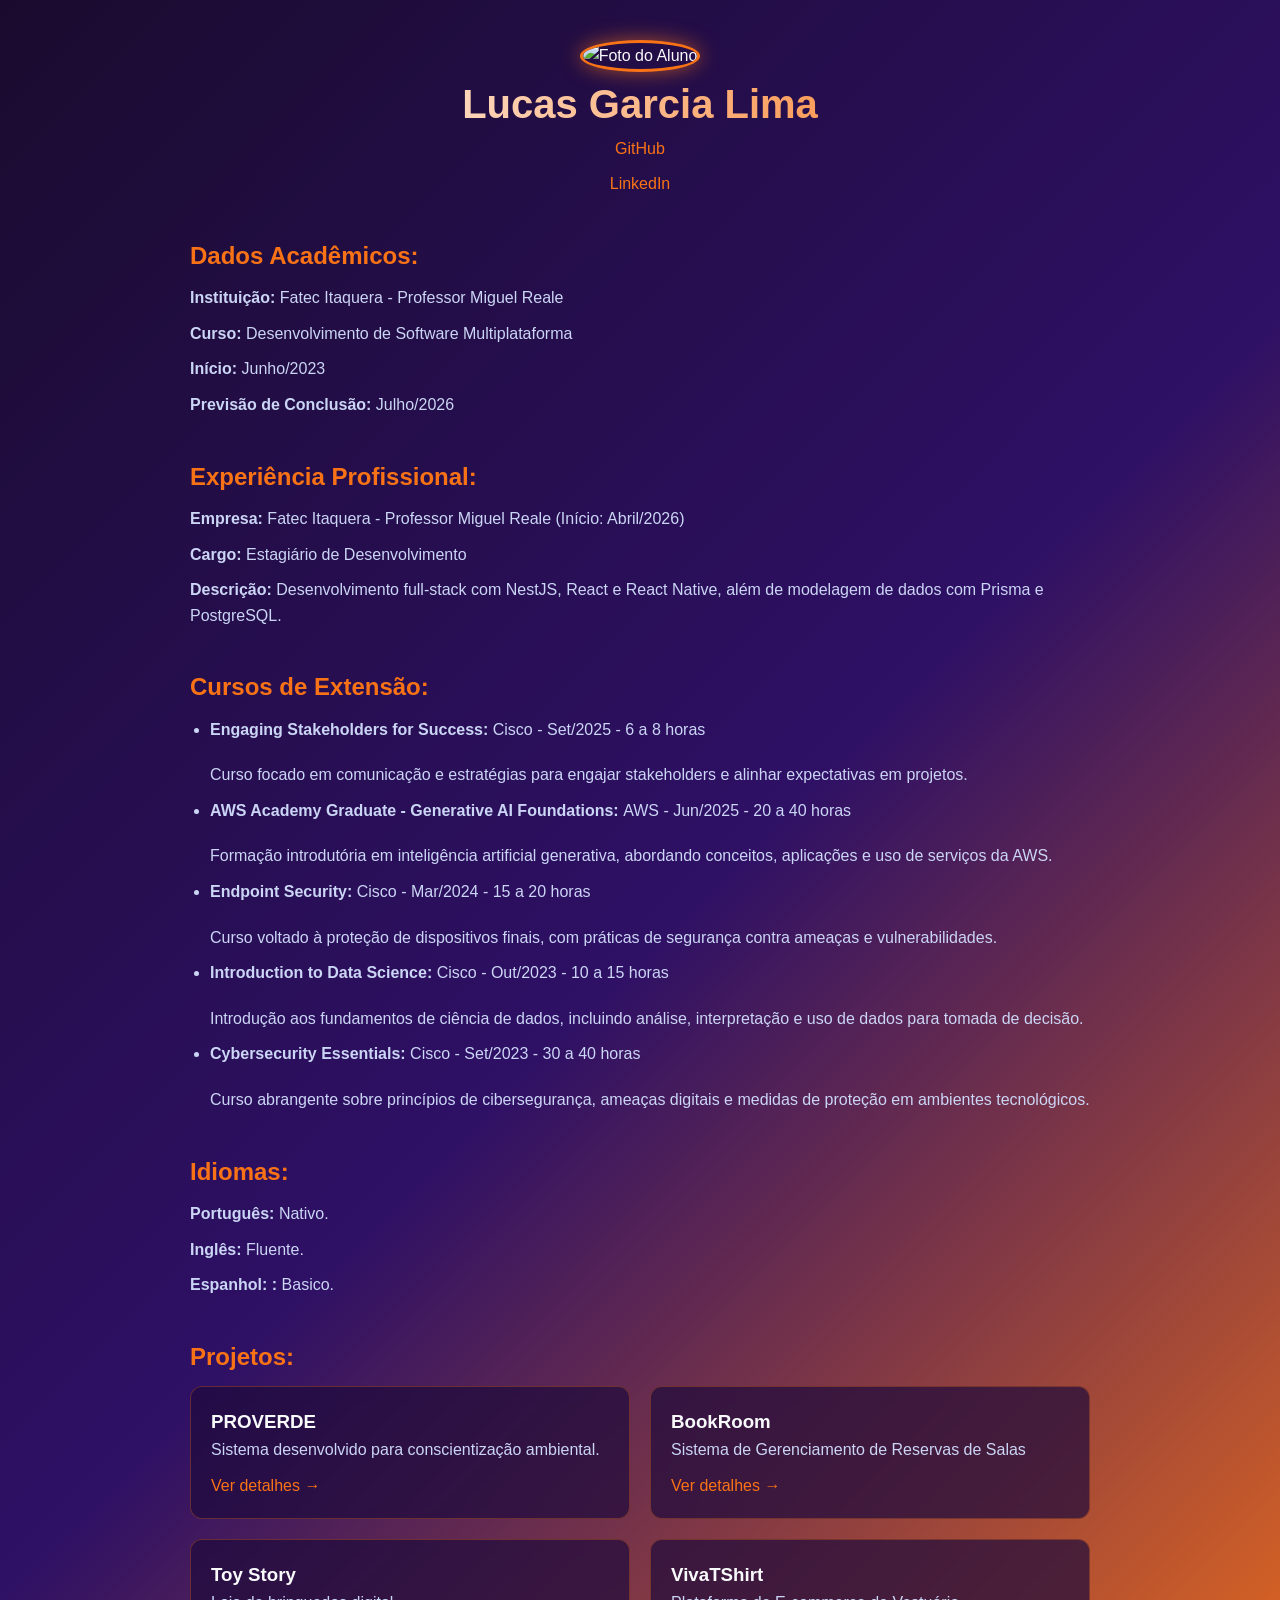
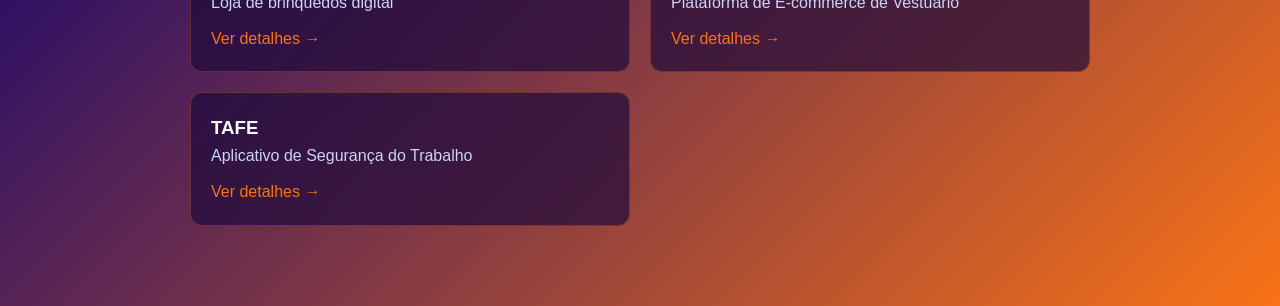
==== commit afa5f500: "Update index.html with new language section Added language section and updated personal details." ====
--- a/index.html
+++ b/index.html
@@ -12,7 +12,7 @@
     <div class="container">
         <header>
             <img src="https://github.com/LuscaGS.png" alt="Foto do Aluno" class="profile-img">
-            <h1>Lucas Garcia</h1>
+            <h1>Lucas Garcia Lima</h1>
             <p><a href="https://github.com/LuscaGS" target="_blank">GitHub</a></p>
             <p><a href="https://www.linkedin.com/in/lucas-garcia-lima/" target="_blank">LinkedIn</a></p>
         </header>
@@ -48,6 +48,13 @@
             </ul>
         </section>
 
+        <section>
+            <h2>Idiomas:</h2>
+            <p><strong>Português:</strong> Nativo. </p>
+            <p><strong>Inglês:</strong> Fluente. </p>
+            <p><strong>Espanhol: :</strong> Basico. </p>
+        </section>
+        
         <section>
             <h2>Projetos:</h2>
             <div class="card-container">
